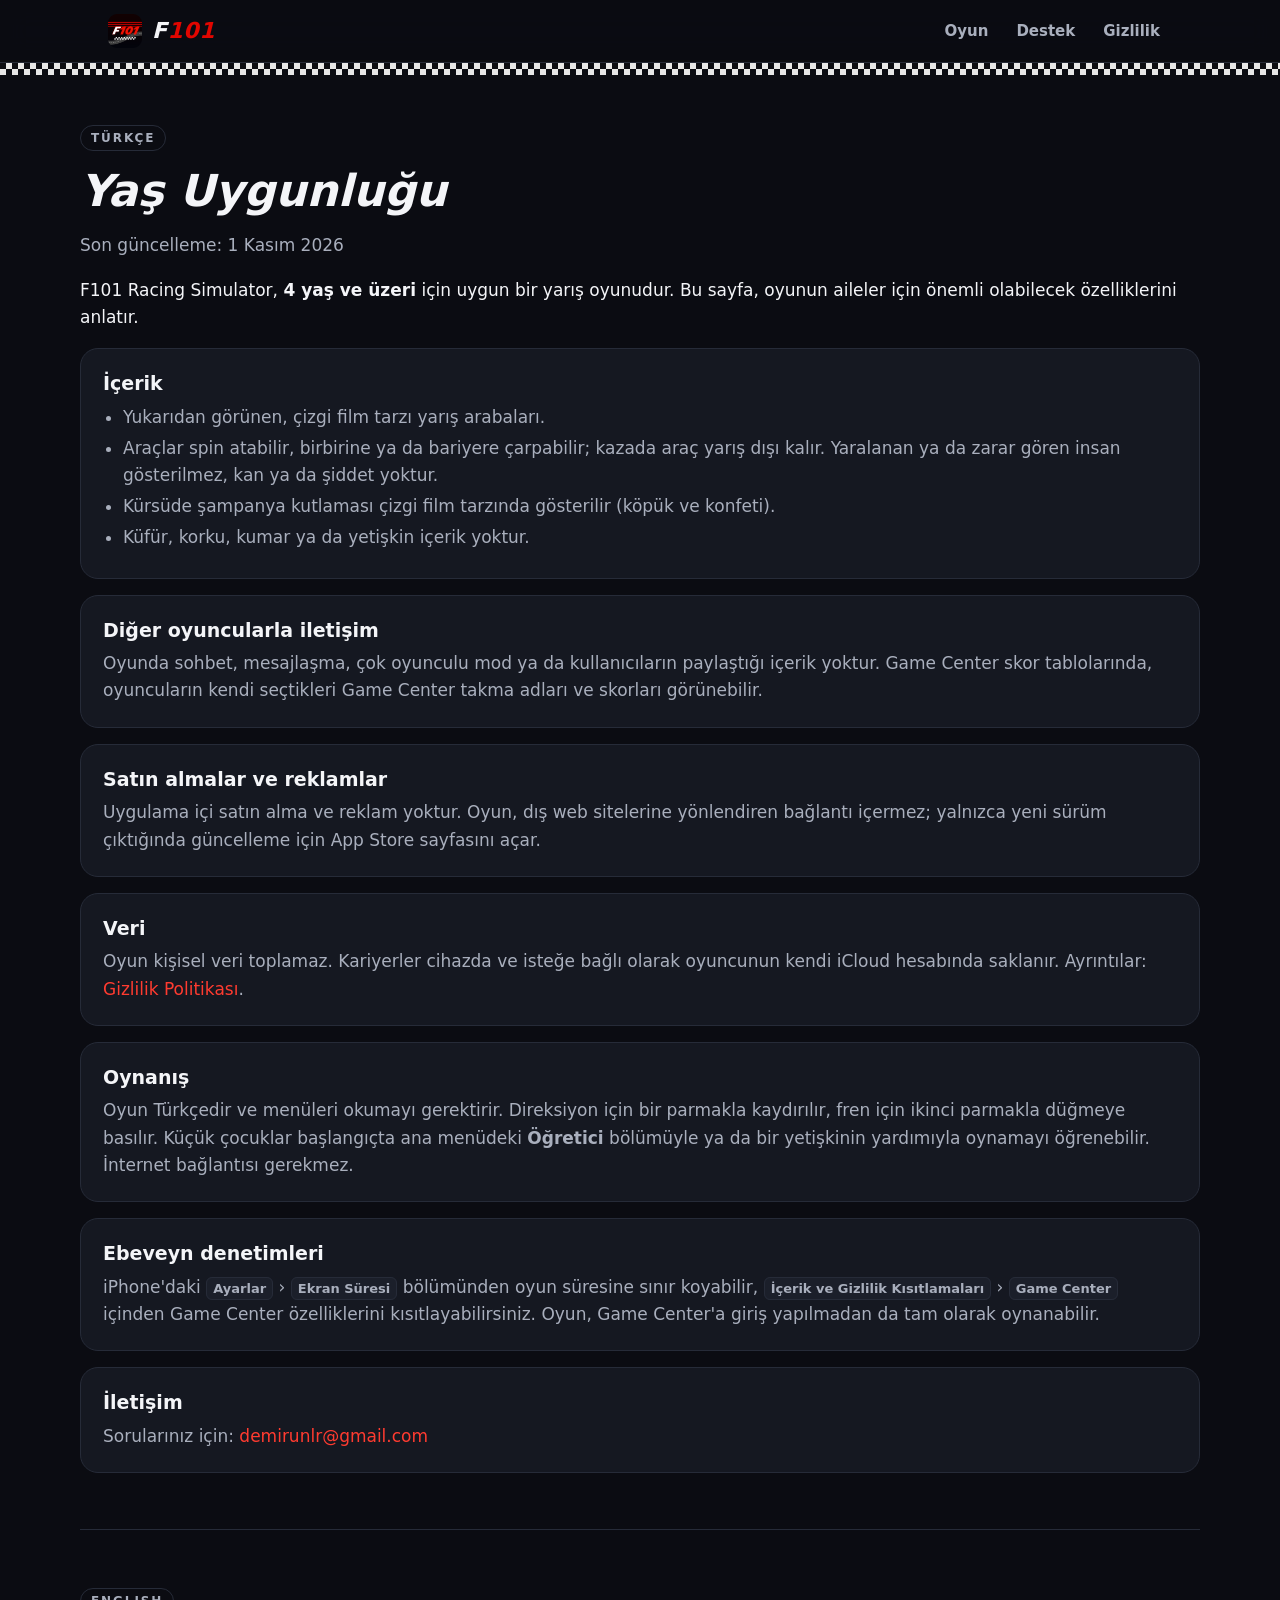
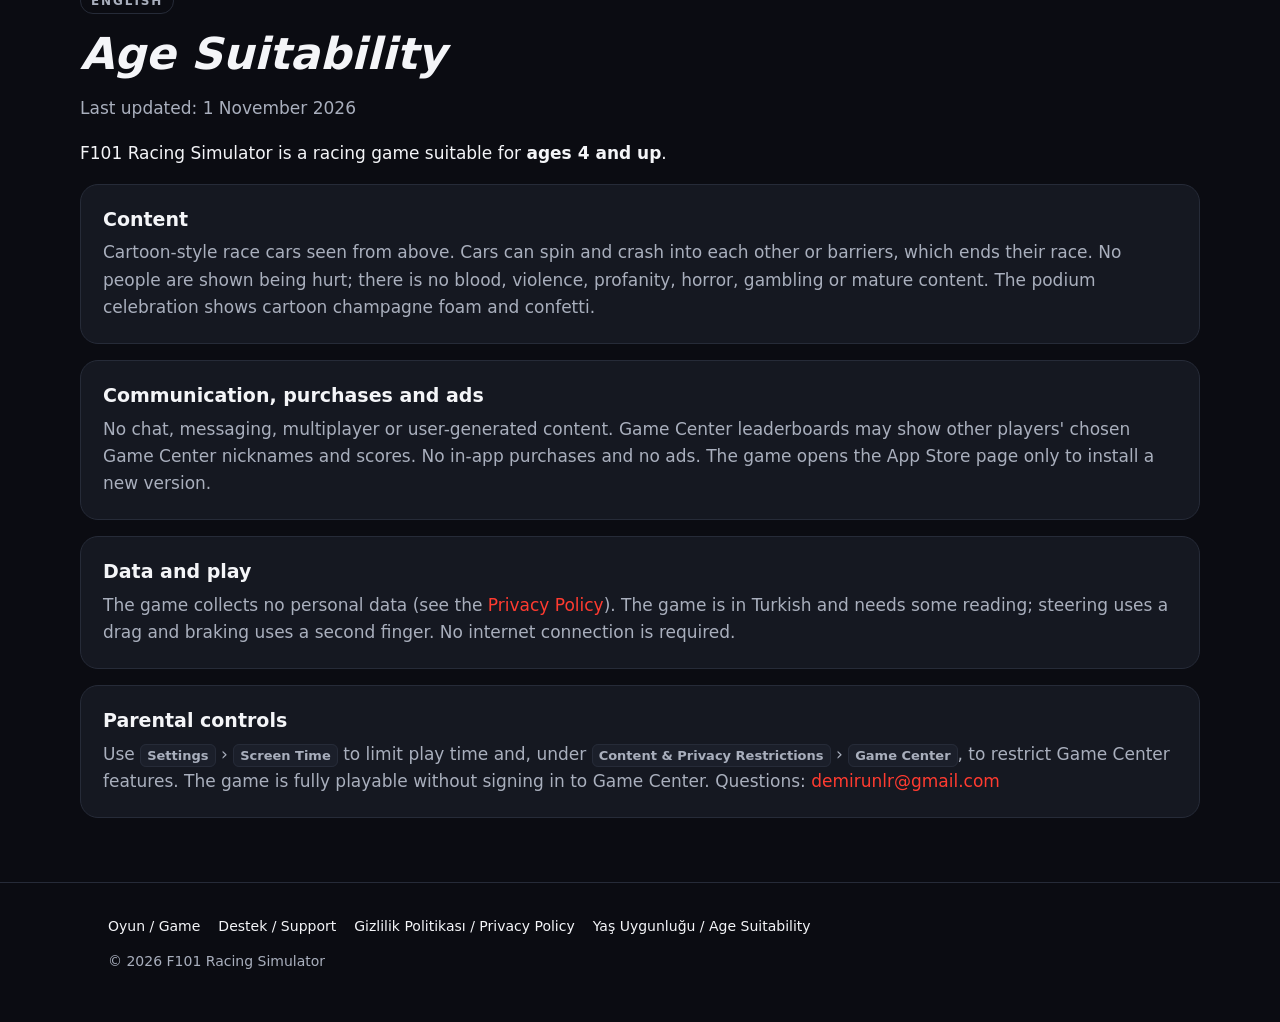
==== age.html @ 2ccaa81e "Yaş uygunluğu sayfası (App Store Age Suitability URL) Co-Authored-By: Claude Opus 5.5 <noreply@anthr" ====
<!doctype html>
<html lang="tr">
<head>
  <meta charset="utf-8">
  <meta name="viewport" content="width=device-width, initial-scale=1">
  <title>Yaş Uygunluğu · F101 Racing Simulator</title>
  <meta name="description" content="F101 Racing Simulator yaş uygunluğu: içerik, iletişim özellikleri, satın almalar ve ebeveyn denetimleri.">
  <meta name="theme-color" content="#0b0c12">
  <link rel="icon" href="assets/icon.png">
  <link rel="stylesheet" href="style.css">
</head>
<body>
  <header class="site">
    <div class="wrap">
      <a class="brand" href="index.html"><img src="assets/icon.png" alt=""><span>F<b>101</b></span></a>
      <nav class="site">
        <a href="index.html">Oyun</a>
        <a href="support.html">Destek</a>
        <a href="privacy.html">Gizlilik</a>
      </nav>
    </div>
  </header>
  <div class="checker"></div>

  <main class="doc wrap">
    <p class="lang">TÜRKÇE</p>
    <h1>Yaş Uygunluğu</h1>
    <p class="muted">Son güncelleme: 1 Kasım 2026</p>
    <p>F101 Racing Simulator, <strong>4 yaş ve üzeri</strong> için uygun bir yarış oyunudur. Bu sayfa, oyunun aileler için önemli olabilecek özelliklerini anlatır.</p>

    <div class="card">
      <h3>İçerik</h3>
      <ul class="clean muted">
        <li>Yukarıdan görünen, çizgi film tarzı yarış arabaları.</li>
        <li>Araçlar spin atabilir, birbirine ya da bariyere çarpabilir; kazada araç yarış dışı kalır. Yaralanan ya da zarar gören insan gösterilmez, kan ya da şiddet yoktur.</li>
        <li>Kürsüde şampanya kutlaması çizgi film tarzında gösterilir (köpük ve konfeti).</li>
        <li>Küfür, korku, kumar ya da yetişkin içerik yoktur.</li>
      </ul>
    </div>
    <div class="card">
      <h3>Diğer oyuncularla iletişim</h3>
      <p class="muted">Oyunda sohbet, mesajlaşma, çok oyunculu mod ya da kullanıcıların paylaştığı içerik yoktur. Game Center skor tablolarında,
        oyuncuların kendi seçtikleri Game Center takma adları ve skorları görünebilir.</p>
    </div>
    <div class="card">
      <h3>Satın almalar ve reklamlar</h3>
      <p class="muted">Uygulama içi satın alma ve reklam yoktur. Oyun, dış web sitelerine yönlendiren bağlantı içermez; yalnızca yeni sürüm çıktığında
        güncelleme için App Store sayfasını açar.</p>
    </div>
    <div class="card">
      <h3>Veri</h3>
      <p class="muted">Oyun kişisel veri toplamaz. Kariyerler cihazda ve isteğe bağlı olarak oyuncunun kendi iCloud hesabında saklanır.
        Ayrıntılar: <a href="privacy.html">Gizlilik Politikası</a>.</p>
    </div>
    <div class="card">
      <h3>Oynanış</h3>
      <p class="muted">Oyun Türkçedir ve menüleri okumayı gerektirir. Direksiyon için bir parmakla kaydırılır, fren için ikinci parmakla düğmeye basılır.
        Küçük çocuklar başlangıçta ana menüdeki <strong>Öğretici</strong> bölümüyle ya da bir yetişkinin yardımıyla oynamayı öğrenebilir.
        İnternet bağlantısı gerekmez.</p>
    </div>
    <div class="card">
      <h3>Ebeveyn denetimleri</h3>
      <p class="muted">iPhone'daki <kbd>Ayarlar</kbd> › <kbd>Ekran Süresi</kbd> bölümünden oyun süresine sınır koyabilir,
        <kbd>İçerik ve Gizlilik Kısıtlamaları</kbd> › <kbd>Game Center</kbd> içinden Game Center özelliklerini kısıtlayabilirsiniz.
        Oyun, Game Center'a giriş yapılmadan da tam olarak oynanabilir.</p>
    </div>
    <div class="card">
      <h3>İletişim</h3>
      <p class="muted">Sorularınız için: <a href="mailto:demirunlr@gmail.com?subject=F101%20Racing%20Simulator%20Ya%C5%9F%20Uygunlu%C4%9Fu">demirunlr@gmail.com</a></p>
    </div>

    <hr class="sep">

    <p class="lang">ENGLISH</p>
    <h1>Age Suitability</h1>
    <p class="muted">Last updated: 1 November 2026</p>
    <p>F101 Racing Simulator is a racing game suitable for <strong>ages 4 and up</strong>.</p>
    <div class="card">
      <h3>Content</h3>
      <p class="muted">Cartoon-style race cars seen from above. Cars can spin and crash into each other or barriers, which ends their race. No people are shown being hurt;
        there is no blood, violence, profanity, horror, gambling or mature content. The podium celebration shows cartoon champagne foam and confetti.</p>
    </div>
    <div class="card">
      <h3>Communication, purchases and ads</h3>
      <p class="muted">No chat, messaging, multiplayer or user-generated content. Game Center leaderboards may show other players' chosen Game Center nicknames and scores.
        No in-app purchases and no ads. The game opens the App Store page only to install a new version.</p>
    </div>
    <div class="card">
      <h3>Data and play</h3>
      <p class="muted">The game collects no personal data (see the <a href="privacy.html">Privacy Policy</a>). The game is in Turkish and needs some reading;
        steering uses a drag and braking uses a second finger. No internet connection is required.</p>
    </div>
    <div class="card">
      <h3>Parental controls</h3>
      <p class="muted">Use <kbd>Settings</kbd> › <kbd>Screen Time</kbd> to limit play time and, under <kbd>Content &amp; Privacy Restrictions</kbd> › <kbd>Game Center</kbd>,
        to restrict Game Center features. The game is fully playable without signing in to Game Center.
        Questions: <a href="mailto:demirunlr@gmail.com">demirunlr@gmail.com</a></p>
    </div>
  </main>

  <footer class="site">
    <div class="wrap">
      <div class="links">
        <a href="index.html">Oyun / Game</a>
        <a href="support.html">Destek / Support</a>
        <a href="privacy.html">Gizlilik Politikası / Privacy Policy</a>
        <a href="age.html">Yaş Uygunluğu / Age Suitability</a>
      </div>
      <p>© 2026 F101 Racing Simulator</p>
    </div>
  </footer>
</body>
</html>
---- style.css ----
:root {
  --bg: #0b0c12;
  --bg-2: #14070a;
  --card: #151821;
  --card-2: #1b1f2a;
  --line: #262b38;
  --text: #f4f5f8;
  --text-2: #a9afbd;
  --red: #e10600;
  --red-2: #ff3b30;
  --green: #22d36b;
  --gold: #f5c542;
  --radius: 18px;
  --wrap: 1120px;
  --rounded: ui-rounded, "SF Pro Rounded", "Arial Rounded MT Bold", system-ui, -apple-system, "Segoe UI", sans-serif;
  --sans: system-ui, -apple-system, "Segoe UI", Roboto, "Helvetica Neue", Arial, sans-serif;
  color-scheme: dark;
}

* { box-sizing: border-box; }
[hidden] { display: none !important; }
html { -webkit-text-size-adjust: 100%; }
body {
  margin: 0;
  background: var(--bg);
  color: var(--text);
  font: 17px/1.6 var(--sans);
  overflow-x: hidden;
}
img { max-width: 100%; display: block; }
a { color: var(--red-2); text-decoration: none; }
a:hover { text-decoration: underline; }
.wrap { max-width: var(--wrap); margin: 0 auto; padding: 0 16px; }
@media (min-width: 720px) { .wrap { padding: 0 28px; } }

/* Başlık çubuğu */
header.site {
  position: sticky; top: 0; z-index: 10;
  background: rgba(11, 12, 18, 0.86);
  backdrop-filter: saturate(160%) blur(14px);
  -webkit-backdrop-filter: saturate(160%) blur(14px);
  border-bottom: 1px solid var(--line);
}
header.site .wrap { display: flex; align-items: center; gap: 12px; height: 62px; }
.brand { display: flex; align-items: center; gap: 10px; color: var(--text); font: italic 900 22px/1 var(--rounded); letter-spacing: 0.5px; }
.brand:hover { text-decoration: none; }
.brand img { width: 34px; height: 34px; border-radius: 9px; }
.brand b { color: var(--red); font-weight: 900; }
nav.site { margin-left: auto; display: flex; gap: 4px; }
nav.site a { color: var(--text-2); font-weight: 600; font-size: 15px; padding: 8px 12px; border-radius: 999px; }
nav.site a:hover { color: var(--text); background: var(--card); text-decoration: none; }
nav.site a.on { color: var(--text); background: var(--card-2); }
@media (max-width: 520px) {
  .brand span { display: none; }
  nav.site a { padding: 8px 9px; font-size: 14px; }
}

.checker {
  height: 12px;
  background-image:
    linear-gradient(45deg, #fff 25%, transparent 25%, transparent 75%, #fff 75%),
    linear-gradient(45deg, #fff 25%, transparent 25%, transparent 75%, #fff 75%);
  background-size: 12px 12px;
  background-position: 0 0, 6px 6px;
  opacity: 0.9;
}

/* Ana sayfa vitrini */
.hero {
  position: relative;
  background:
    repeating-linear-gradient(-24deg, transparent 0 140px, rgba(225, 6, 0, 0.10) 140px 190px, transparent 190px 230px, rgba(225, 6, 0, 0.06) 230px 250px),
    linear-gradient(135deg, var(--bg-2), var(--bg) 70%);
  border-bottom: 1px solid var(--line);
  overflow: hidden;
}
.hero .wrap { display: grid; gap: 36px; align-items: center; padding-top: 56px; padding-bottom: 56px; }
@media (min-width: 880px) { .hero .wrap { grid-template-columns: 1.1fr 0.9fr; padding-top: 72px; padding-bottom: 72px; } }
.logo-big { font: italic 900 clamp(64px, 12vw, 120px)/0.9 var(--rounded); letter-spacing: 1px; margin: 0; }
.logo-big b { color: var(--red); }
.logo-sub { margin: 10px 0 26px; font: 800 14px/1 var(--rounded); letter-spacing: 0.42em; color: var(--text-2); }
.hero h1 { font: italic 900 clamp(30px, 5vw, 48px)/1.08 var(--rounded); margin: 0 0 16px; }
.hero p.lead { font-size: 19px; color: var(--text-2); margin: 0 0 28px; max-width: 34em; }
.cta { display: flex; flex-wrap: wrap; gap: 12px; align-items: center; }
.btn {
  display: inline-flex; align-items: center; gap: 10px;
  padding: 14px 22px; border-radius: 14px;
  font: italic 900 17px/1 var(--rounded); letter-spacing: 0.3px;
  color: #fff; background: var(--red); border: 0;
}
.btn:hover { text-decoration: none; background: var(--red-2); }
.btn.ghost { background: var(--card); color: var(--text); border: 1px solid var(--line); }
.btn.ghost:hover { background: var(--card-2); }
.btn svg { width: 20px; height: 20px; }
.soon { font-size: 14px; color: var(--text-2); }

.phone {
  justify-self: center;
  width: min(330px, 78vw);
  padding: 12px;
  border-radius: 54px;
  background: #101114;
  border: 3px solid #2c2f36;
  box-shadow: 0 40px 90px rgba(0, 0, 0, 0.65), 0 0 0 1px rgba(255, 255, 255, 0.04) inset;
}
.phone img { border-radius: 42px; width: 100%; aspect-ratio: 1179 / 2556; object-fit: cover; }

/* Bölümler */
section.block { padding: 64px 0; }
section.block + section.block { border-top: 1px solid var(--line); }
h2 { font: italic 900 clamp(26px, 4vw, 36px)/1.15 var(--rounded); margin: 0 0 10px; }
h2 + p.muted { margin-top: 0; }
h3 { font: 800 19px/1.3 var(--rounded); margin: 0 0 8px; }
.muted { color: var(--text-2); }
.kicker { color: var(--red-2); font: 800 13px/1 var(--rounded); letter-spacing: 0.18em; text-transform: uppercase; margin: 0 0 10px; }

.grid { display: grid; gap: 16px; grid-template-columns: repeat(auto-fit, minmax(260px, 1fr)); margin-top: 28px; }
.card {
  background: var(--card);
  border: 1px solid var(--line);
  border-radius: var(--radius);
  padding: 22px;
}
.card p { margin: 0 0 10px; }
.card p:last-child { margin-bottom: 0; }
.card .icon {
  width: 44px; height: 44px; border-radius: 12px;
  display: grid; place-items: center; margin-bottom: 14px;
  background: rgba(225, 6, 0, 0.14); color: var(--red-2);
}
.card .icon svg { width: 24px; height: 24px; }

.shots {
  display: grid; gap: 14px; margin-top: 28px;
  grid-template-columns: repeat(6, minmax(150px, 1fr));
  overflow-x: auto; padding-bottom: 8px;
  scroll-snap-type: x mandatory;
}
.shots figure { margin: 0; scroll-snap-align: start; }
.shots img { border-radius: 22px; border: 1px solid var(--line); width: 100%; aspect-ratio: 1179 / 2556; object-fit: cover; background: var(--card); }
.shots figcaption { font-size: 14px; color: var(--text-2); margin-top: 8px; text-align: center; }

.stats { display: grid; gap: 14px; grid-template-columns: repeat(auto-fit, minmax(150px, 1fr)); margin-top: 28px; }
.stat { background: var(--card); border: 1px solid var(--line); border-radius: var(--radius); padding: 20px; text-align: center; }
.stat b { display: block; font: italic 900 40px/1 var(--rounded); color: var(--text); }
.stat span { font-size: 14px; color: var(--text-2); }

/* Destek / gizlilik metinleri */
main.doc { padding: 48px 0 64px; }
main.doc h1 { font: italic 900 clamp(32px, 5vw, 44px)/1.1 var(--rounded); margin: 0 0 12px; }
main.doc h2 { margin-top: 44px; }
main.doc .card { margin-top: 16px; }
.lang { display: inline-block; font: 800 12px/1 var(--rounded); letter-spacing: 0.16em; color: var(--text-2); border: 1px solid var(--line); padding: 6px 10px; border-radius: 999px; margin: 0 0 16px; }
details {
  background: var(--card); border: 1px solid var(--line); border-radius: 14px;
  padding: 0 18px; margin-top: 10px;
}
details summary { cursor: pointer; font-weight: 700; padding: 16px 0; list-style: none; display: flex; justify-content: space-between; gap: 12px; }
details summary::-webkit-details-marker { display: none; }
details summary::after { content: "+"; color: var(--red-2); font: 800 22px/1 var(--rounded); }
details[open] summary::after { content: "–"; }
details > div { padding: 0 0 16px; color: var(--text-2); }
details > div p { margin: 0 0 8px; }
ul.clean { margin: 8px 0 0; padding-left: 20px; }
ul.clean li { margin: 4px 0; }
kbd { font: 600 13px/1 var(--sans); background: var(--card-2); border: 1px solid var(--line); border-radius: 6px; padding: 3px 6px; }
hr.sep { border: 0; border-top: 1px solid var(--line); margin: 56px 0; }

footer.site { border-top: 1px solid var(--line); padding: 32px 0 44px; color: var(--text-2); font-size: 14px; }
footer.site .links { display: flex; flex-wrap: wrap; gap: 6px 18px; margin-bottom: 12px; }
footer.site .links a { color: var(--text); }
footer.site p { margin: 6px 0; }
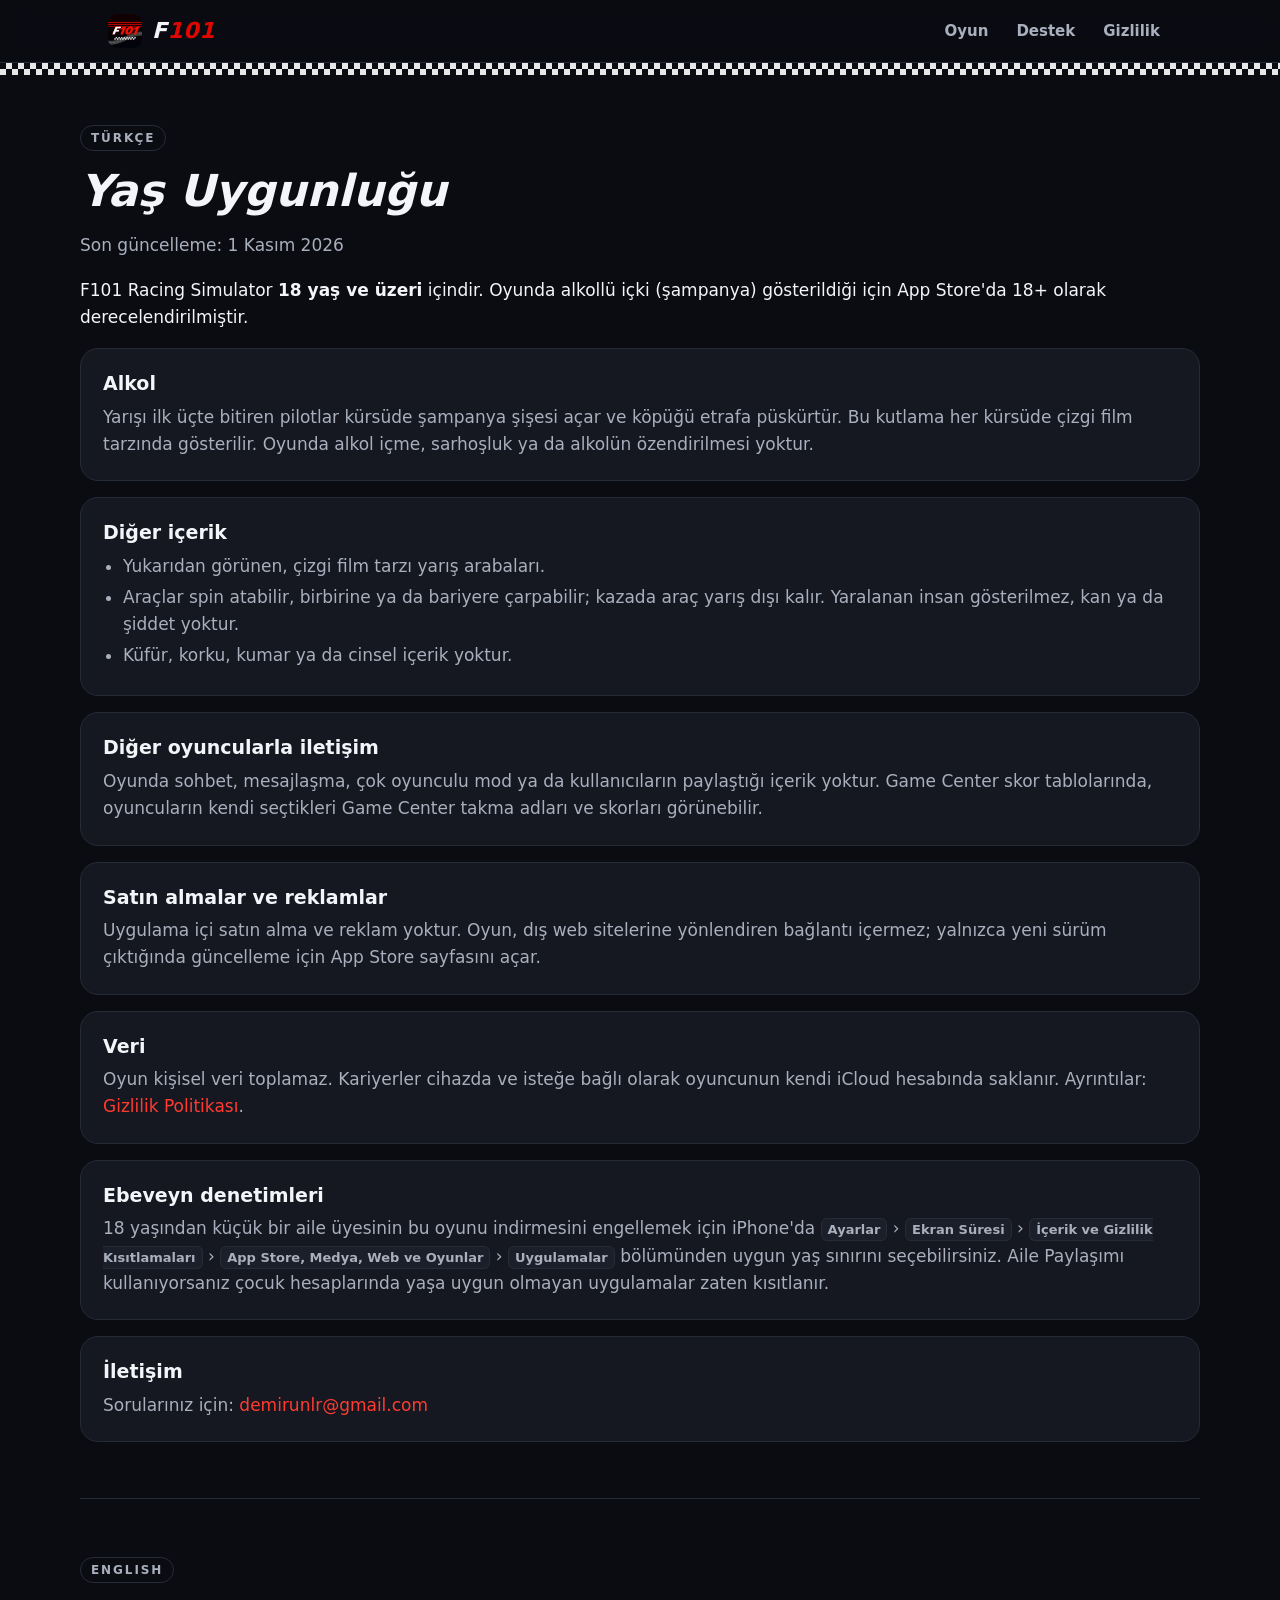
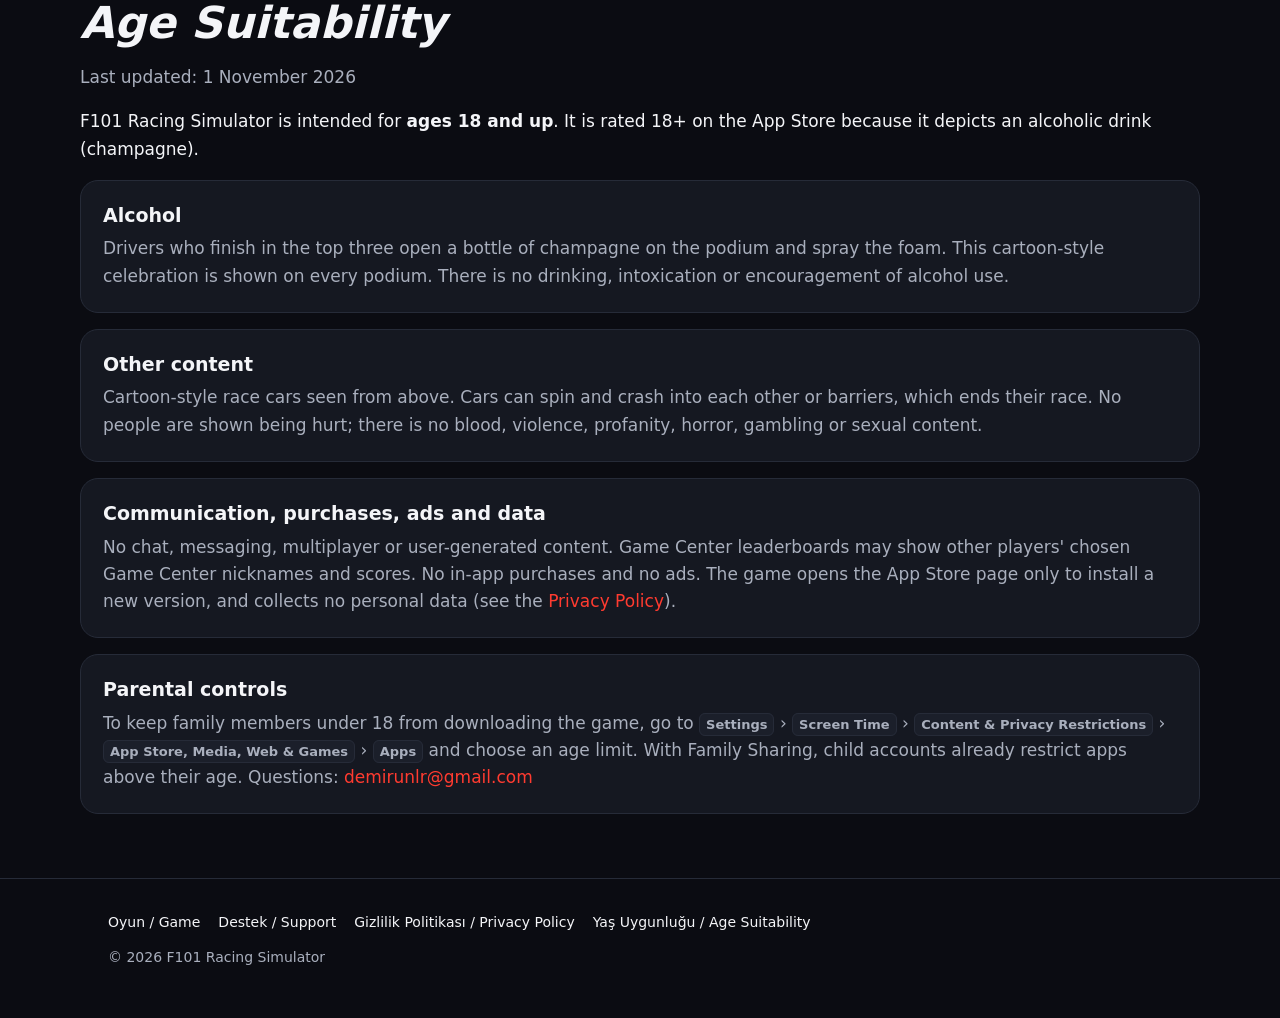
==== commit ce156ace: "Yaş uygunluğu sayfası: 18+ (App Store Age Suitability URL) Kürsüdeki şampanya kutlaması nedeniyle oy" ====
--- a/age.html
+++ b/age.html
@@ -4,7 +4,7 @@
   <meta charset="utf-8">
   <meta name="viewport" content="width=device-width, initial-scale=1">
   <title>Yaş Uygunluğu · F101 Racing Simulator</title>
-  <meta name="description" content="F101 Racing Simulator yaş uygunluğu: içerik, iletişim özellikleri, satın almalar ve ebeveyn denetimleri.">
+  <meta name="description" content="F101 Racing Simulator 18 yaş ve üzeri içindir: içerik, iletişim özellikleri, satın almalar ve ebeveyn denetimleri.">
   <meta name="theme-color" content="#0b0c12">
   <link rel="icon" href="assets/icon.png">
   <link rel="stylesheet" href="style.css">
@@ -26,15 +26,20 @@
     <p class="lang">TÜRKÇE</p>
     <h1>Yaş Uygunluğu</h1>
     <p class="muted">Son güncelleme: 1 Kasım 2026</p>
-    <p>F101 Racing Simulator, <strong>4 yaş ve üzeri</strong> için uygun bir yarış oyunudur. Bu sayfa, oyunun aileler için önemli olabilecek özelliklerini anlatır.</p>
+    <p>F101 Racing Simulator <strong>18 yaş ve üzeri</strong> içindir. Oyunda alkollü içki (şampanya) gösterildiği için
+      App Store'da 18+ olarak derecelendirilmiştir.</p>
 
     <div class="card">
-      <h3>İçerik</h3>
+      <h3>Alkol</h3>
+      <p class="muted">Yarışı ilk üçte bitiren pilotlar kürsüde şampanya şişesi açar ve köpüğü etrafa püskürtür. Bu kutlama her kürsüde
+        çizgi film tarzında gösterilir. Oyunda alkol içme, sarhoşluk ya da alkolün özendirilmesi yoktur.</p>
+    </div>
+    <div class="card">
+      <h3>Diğer içerik</h3>
       <ul class="clean muted">
         <li>Yukarıdan görünen, çizgi film tarzı yarış arabaları.</li>
-        <li>Araçlar spin atabilir, birbirine ya da bariyere çarpabilir; kazada araç yarış dışı kalır. Yaralanan ya da zarar gören insan gösterilmez, kan ya da şiddet yoktur.</li>
-        <li>Kürsüde şampanya kutlaması çizgi film tarzında gösterilir (köpük ve konfeti).</li>
-        <li>Küfür, korku, kumar ya da yetişkin içerik yoktur.</li>
+        <li>Araçlar spin atabilir, birbirine ya da bariyere çarpabilir; kazada araç yarış dışı kalır. Yaralanan insan gösterilmez, kan ya da şiddet yoktur.</li>
+        <li>Küfür, korku, kumar ya da cinsel içerik yoktur.</li>
       </ul>
     </div>
     <div class="card">
@@ -53,16 +58,11 @@
         Ayrıntılar: <a href="privacy.html">Gizlilik Politikası</a>.</p>
     </div>
     <div class="card">
-      <h3>Oynanış</h3>
-      <p class="muted">Oyun Türkçedir ve menüleri okumayı gerektirir. Direksiyon için bir parmakla kaydırılır, fren için ikinci parmakla düğmeye basılır.
-        Küçük çocuklar başlangıçta ana menüdeki <strong>Öğretici</strong> bölümüyle ya da bir yetişkinin yardımıyla oynamayı öğrenebilir.
-        İnternet bağlantısı gerekmez.</p>
-    </div>
-    <div class="card">
       <h3>Ebeveyn denetimleri</h3>
-      <p class="muted">iPhone'daki <kbd>Ayarlar</kbd> › <kbd>Ekran Süresi</kbd> bölümünden oyun süresine sınır koyabilir,
-        <kbd>İçerik ve Gizlilik Kısıtlamaları</kbd> › <kbd>Game Center</kbd> içinden Game Center özelliklerini kısıtlayabilirsiniz.
-        Oyun, Game Center'a giriş yapılmadan da tam olarak oynanabilir.</p>
+      <p class="muted">18 yaşından küçük bir aile üyesinin bu oyunu indirmesini engellemek için iPhone'da
+        <kbd>Ayarlar</kbd> › <kbd>Ekran Süresi</kbd> › <kbd>İçerik ve Gizlilik Kısıtlamaları</kbd> › <kbd>App Store, Medya, Web ve Oyunlar</kbd> ›
+        <kbd>Uygulamalar</kbd> bölümünden uygun yaş sınırını seçebilirsiniz. Aile Paylaşımı kullanıyorsanız çocuk hesaplarında
+        yaşa uygun olmayan uygulamalar zaten kısıtlanır.</p>
     </div>
     <div class="card">
       <h3>İletişim</h3>
@@ -74,26 +74,28 @@
     <p class="lang">ENGLISH</p>
     <h1>Age Suitability</h1>
     <p class="muted">Last updated: 1 November 2026</p>
-    <p>F101 Racing Simulator is a racing game suitable for <strong>ages 4 and up</strong>.</p>
+    <p>F101 Racing Simulator is intended for <strong>ages 18 and up</strong>. It is rated 18+ on the App Store because it depicts an alcoholic drink (champagne).</p>
     <div class="card">
-      <h3>Content</h3>
-      <p class="muted">Cartoon-style race cars seen from above. Cars can spin and crash into each other or barriers, which ends their race. No people are shown being hurt;
-        there is no blood, violence, profanity, horror, gambling or mature content. The podium celebration shows cartoon champagne foam and confetti.</p>
+      <h3>Alcohol</h3>
+      <p class="muted">Drivers who finish in the top three open a bottle of champagne on the podium and spray the foam. This cartoon-style celebration
+        is shown on every podium. There is no drinking, intoxication or encouragement of alcohol use.</p>
     </div>
     <div class="card">
-      <h3>Communication, purchases and ads</h3>
-      <p class="muted">No chat, messaging, multiplayer or user-generated content. Game Center leaderboards may show other players' chosen Game Center nicknames and scores.
-        No in-app purchases and no ads. The game opens the App Store page only to install a new version.</p>
+      <h3>Other content</h3>
+      <p class="muted">Cartoon-style race cars seen from above. Cars can spin and crash into each other or barriers, which ends their race. No people are shown being hurt;
+        there is no blood, violence, profanity, horror, gambling or sexual content.</p>
     </div>
     <div class="card">
-      <h3>Data and play</h3>
-      <p class="muted">The game collects no personal data (see the <a href="privacy.html">Privacy Policy</a>). The game is in Turkish and needs some reading;
-        steering uses a drag and braking uses a second finger. No internet connection is required.</p>
+      <h3>Communication, purchases, ads and data</h3>
+      <p class="muted">No chat, messaging, multiplayer or user-generated content. Game Center leaderboards may show other players' chosen Game Center nicknames and scores.
+        No in-app purchases and no ads. The game opens the App Store page only to install a new version, and collects no personal data
+        (see the <a href="privacy.html">Privacy Policy</a>).</p>
     </div>
     <div class="card">
       <h3>Parental controls</h3>
-      <p class="muted">Use <kbd>Settings</kbd> › <kbd>Screen Time</kbd> to limit play time and, under <kbd>Content &amp; Privacy Restrictions</kbd> › <kbd>Game Center</kbd>,
-        to restrict Game Center features. The game is fully playable without signing in to Game Center.
+      <p class="muted">To keep family members under 18 from downloading the game, go to <kbd>Settings</kbd> › <kbd>Screen Time</kbd> ›
+        <kbd>Content &amp; Privacy Restrictions</kbd> › <kbd>App Store, Media, Web &amp; Games</kbd> › <kbd>Apps</kbd> and choose an age limit.
+        With Family Sharing, child accounts already restrict apps above their age.
         Questions: <a href="mailto:demirunlr@gmail.com">demirunlr@gmail.com</a></p>
     </div>
   </main>
